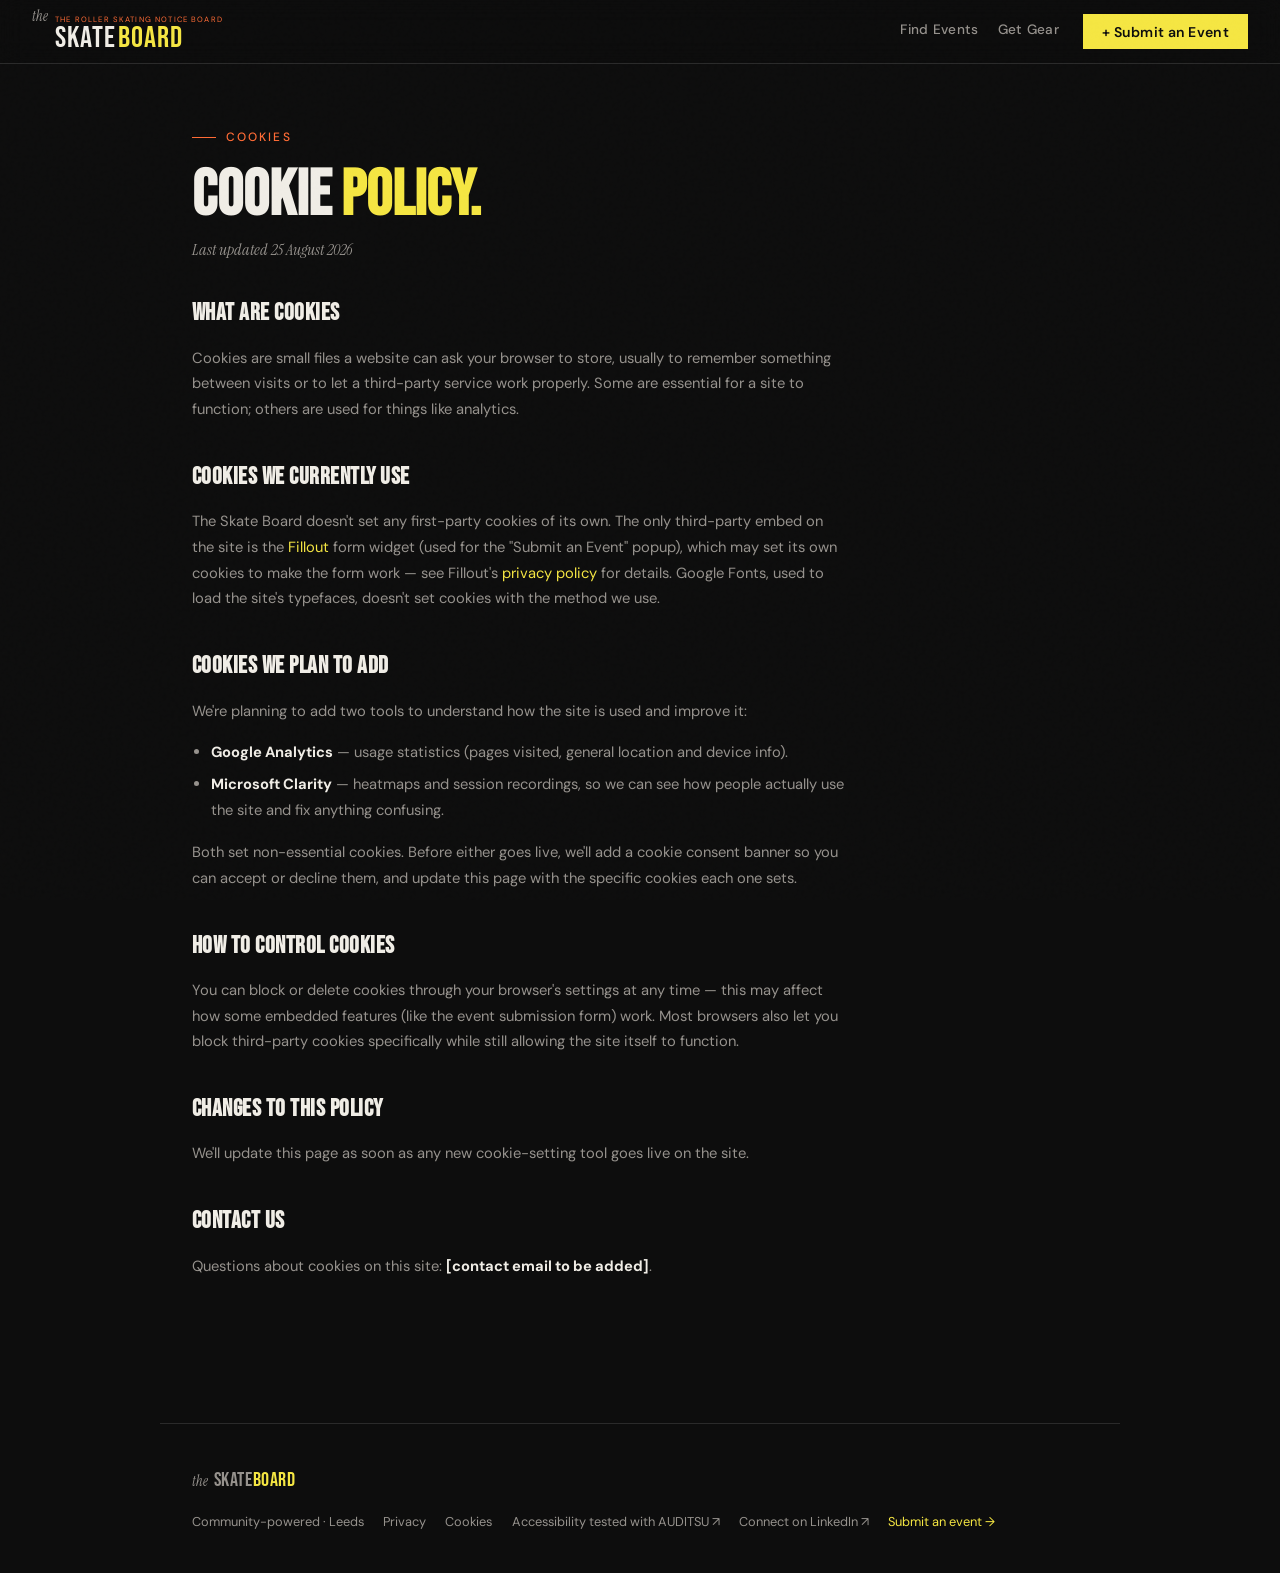
==== cookies.html @ acb109e4 "Add privacy policy and cookie policy pages Two self-hosted static pages, linked from the footer on e" ====
<!DOCTYPE html>
<html lang="en">
<head>
  <meta charset="UTF-8">
  <meta name="viewport" content="width=device-width, initial-scale=1.0">
  <title>Cookie Policy — The Skate Board</title>
  <meta name="description" content="What cookies The Skate Board uses today, and what's planned as analytics and heatmap tracking are added.">
  <link rel="canonical" href="https://theskateboard.co.uk/cookies.html">

  <link rel="icon" href="favicon.svg" type="image/svg+xml">

  <meta property="og:type" content="website">
  <meta property="og:site_name" content="The Skate Board">
  <meta property="og:title" content="Cookie Policy — The Skate Board">
  <meta property="og:description" content="What cookies The Skate Board uses today, and what's planned.">
  <meta property="og:url" content="https://theskateboard.co.uk/cookies.html">
  <meta property="og:image" content="https://theskateboard.co.uk/og-image.png">
  <meta property="og:image:width" content="1200">
  <meta property="og:image:height" content="630">

  <meta name="robots" content="noindex, follow">

  <link href="https://fonts.googleapis.com/css2?family=Bebas+Neue&family=DM+Sans:ital,wght@0,300;0,400;0,500;1,300&family=Instrument+Serif:ital@0;1&display=swap" rel="stylesheet">
  <link rel="stylesheet" href="styles.css">
  <script src="https://server.fillout.com/embed/v1/"></script>
</head>
<body>

<div id="top" tabindex="-1" aria-label="Top of page"></div>
<header>
  <a href="index.html" class="logo">
    <span class="logo-the">the</span>
    <div class="logo-wrap">
      <span class="logo-notice">the roller skating notice board</span>
      <div style="display:flex;align-items:baseline;">
        <span class="logo-skate">Skate</span>
        <span class="logo-dot"> </span>
        <span class="logo-board">Board</span>
      </div>
    </div>
  </a>
  <div class="header-right">
    <!-- Hidden Fillout popup trigger — script needs this in the DOM -->
    <div
      id="fillout-popup"
      data-fillout-id="wkoEmzfZQ4us"
      data-fillout-embed-type="popup"
      data-fillout-button-text="open"
      data-fillout-dynamic-resize
      data-fillout-button-color="#f5e642"
      data-fillout-button-size="medium"
      data-fillout-inherit-parameters
      data-fillout-popup-size="medium"
      style="position:absolute;opacity:0;pointer-events:none;width:0;height:0;overflow:hidden;">
    </div>
    <nav class="site-nav">
      <a href="index.html" class="nav-link">Find Events</a>
      <a href="gear.html" class="nav-link">Get Gear</a>
    </nav>
    <!-- Visible CTA — calls openFillout() -->
    <button class="submit-cta" onclick="openFillout()">+ Submit an Event</button>
  </div>
</header>

<div class="page-body">
  <aside class="sidebar sidebar-left"></aside>
  <div class="main-col">

<section class="legal-hero">
  <p class="hero-eyebrow">COOKIES</p>
  <h1 class="legal-title">Cookie <em>Policy.</em></h1>
  <p class="legal-updated">Last updated 25 August 2026</p>
</section>

<section class="legal-content">
  <h2>What are cookies</h2>
  <p>Cookies are small files a website can ask your browser to store, usually to remember something between visits or to let a third-party service work properly. Some are essential for a site to function; others are used for things like analytics.</p>

  <h2>Cookies we currently use</h2>
  <p>The Skate Board doesn't set any first-party cookies of its own. The only third-party embed on the site is the <a href="https://www.fillout.com/" target="_blank" rel="noopener">Fillout</a> form widget (used for the "Submit an Event" popup), which may set its own cookies to make the form work — see Fillout's <a href="https://www.fillout.com/privacy" target="_blank" rel="noopener">privacy policy</a> for details. Google Fonts, used to load the site's typefaces, doesn't set cookies with the method we use.</p>

  <h2>Cookies we plan to add</h2>
  <p>We're planning to add two tools to understand how the site is used and improve it:</p>
  <ul>
    <li><strong>Google Analytics</strong> — usage statistics (pages visited, general location and device info).</li>
    <li><strong>Microsoft Clarity</strong> — heatmaps and session recordings, so we can see how people actually use the site and fix anything confusing.</li>
  </ul>
  <p>Both set non-essential cookies. Before either goes live, we'll add a cookie consent banner so you can accept or decline them, and update this page with the specific cookies each one sets.</p>

  <h2>How to control cookies</h2>
  <p>You can block or delete cookies through your browser's settings at any time — this may affect how some embedded features (like the event submission form) work. Most browsers also let you block third-party cookies specifically while still allowing the site itself to function.</p>

  <h2>Changes to this policy</h2>
  <p>We'll update this page as soon as any new cookie-setting tool goes live on the site.</p>

  <h2>Contact us</h2>
  <p>Questions about cookies on this site: <strong>[contact email to be added]</strong>.</p>
</section>

<footer>
  <a href="index.html" class="footer-logo">
    <span class="footer-the">the</span>
    <span class="footer-skate">Skate</span>
    <span class="footer-board">Board</span>
  </a>
  <div class="footer-right">
    <span>Community-powered · Leeds</span>
    <a href="privacy.html" class="footer-link">Privacy</a>
    <a href="cookies.html" class="footer-link">Cookies</a>
    <a href="https://auditsu.com/" target="_blank" rel="noopener" class="footer-link">Accessibility tested with AUDITSU ↗</a>
    <a href="https://www.linkedin.com/in/sharahc/" target="_blank" rel="noopener" class="footer-link">Connect on LinkedIn ↗</a>
    <span class="fillout-trigger" onclick="openFillout()">Submit an event →</span>
  </div>
</footer>

  </div><!-- /.main-col -->
  <aside class="sidebar sidebar-right"></aside>
</div><!-- /.page-body -->

<a href="#top" id="scroll-top-btn" class="scroll-top-btn" aria-label="Scroll to top">↑</a>

<script src="legal.js"></script>
</body>
</html>
---- styles.css ----
:root {
  --bg: #0d0d0d;
  --surface: #161616;
  --card: #1c1c1c;
  --border: #2a2a2a;
  --accent: #f5e642;
  --accent2: #ff6b35;
  --accent3: #b8f5e6;
  --text: #f0ede6;
  --muted: #96928d; /* was #7a7672 — failed WCAG AA 4.5:1 against every bg it's used on (measured 3.44–4.31:1 via AUDITSU/axe scan, 2026-08-04). This passes 5.0:1+ everywhere while keeping the same warm grey tint. */
  --tag-bg: #242424;
  --board-skate: #f0ede6;
  --board-board: #f5e642;
}

*, *::before, *::after { box-sizing: border-box; margin: 0; padding: 0; }

body {
  background: var(--bg);
  color: var(--text);
  font-family: 'DM Sans', sans-serif;
  font-size: 15px;
  line-height: 1.6;
  min-height: 100vh;
  overflow-x: hidden;
}

body::before {
  content: '';
  position: fixed;
  inset: 0;
  background-image: url("data:image/svg+xml,%3Csvg viewBox='0 0 256 256' xmlns='http://www.w3.org/2000/svg'%3E%3Cfilter id='noise'%3E%3CfeTurbulence type='fractalNoise' baseFrequency='0.9' numOctaves='4' stitchTiles='stitch'/%3E%3C/filter%3E%3Crect width='100%25' height='100%25' filter='url(%23noise)' opacity='0.04'/%3E%3C/svg%3E");
  pointer-events: none;
  z-index: 9999;
  opacity: 0.4;
}

/* ── Page layout ── */
.page-body {
  display: grid;
  grid-template-columns: minmax(0, 160px) 1fr minmax(0, 160px);
}

.main-col {
  min-width: 0; /* prevent grid blowout */
}

.sidebar {
  padding-top: 2rem;
}

@media (max-width: 1080px) {
  .page-body {
    grid-template-columns: 1fr;
  }
  .sidebar {
    display: none;
  }
}

/* ── Header ── */
/* backdrop-filter lives on a ::before layer, not on header itself — header
   is position:sticky, and backdrop-filter forces its own GPU compositing
   layer, which breaks sticky positioning entirely on some Android/Chrome
   GPU+driver combos. Splitting them onto separate boxes is the standard
   workaround. */
header {
  padding: 0 2rem;
  border-bottom: 1px solid var(--border);
  display: flex;
  align-items: center;
  justify-content: space-between;
  height: 64px;
  position: sticky;
  top: 0;
  z-index: 100;
}

header::before {
  content: '';
  position: absolute;
  inset: 0;
  background: rgba(13,13,13,0.92);
  backdrop-filter: blur(12px);
  -webkit-backdrop-filter: blur(12px);
  z-index: -1;
}

/* Logo: "The SKATE BOARD" — SKATE in white, BOARD in yellow
   to visually split the double meaning */
.logo {
  display: flex;
  align-items: baseline;
  gap: 0;
  text-decoration: none;
  line-height: 1;
}

.logo-the {
  font-family: 'Instrument Serif', serif;
  font-style: italic;
  font-size: 0.9rem;
  color: var(--muted);
  margin-right: 0.45rem;
  position: relative;
  top: -1px;
}

.logo-skate {
  font-family: 'Bebas Neue', sans-serif;
  font-size: 1.9rem;
  color: var(--board-skate);
  letter-spacing: 0.03em;
}

/* Small interpunct / dot between words as a visual nod to the separator */
.logo-dot {
  font-family: 'Bebas Neue', sans-serif;
  font-size: 1.9rem;
  color: var(--muted);
  margin: 0 0.08rem;
  opacity: 0.4;
}

.logo-board {
  font-family: 'Bebas Neue', sans-serif;
  font-size: 1.9rem;
  color: var(--board-board);
  letter-spacing: 0.03em;
}

/* "the roller skating notice board" label sitting above SKATE BOARD */
.logo-wrap {
  display: flex;
  flex-direction: column;
  align-items: stretch;
}

.logo-notice {
  font-size: 0.48rem;
  letter-spacing: 0.15em;
  text-transform: uppercase;
  color: var(--accent2);
  line-height: 1;
  margin-bottom: -1px;
  width: 100%;
  display: flex;
  justify-content: space-between;
}

@media (max-width: 480px) {
  .logo-notice { display: none; }
}

.header-right {
  display: flex;
  align-items: center;
  gap: 1.5rem;
}

@media (max-width: 520px) {
  header {
    flex-wrap: wrap;
    height: auto;
    padding: 0.75rem 1.25rem;
    row-gap: 0.6rem;
  }

  .header-right {
    width: 100%;
    justify-content: space-between;
  }
}

.site-nav {
  display: flex;
  align-items: center;
  gap: 1.2rem;
}

.nav-link {
  color: var(--muted);
  text-decoration: none;
  font-size: 0.85rem;
  font-weight: 500;
  letter-spacing: 0.02em;
  padding-bottom: 2px;
  border-bottom: 2px solid transparent;
  transition: color 0.15s, border-color 0.15s;
}

.nav-link:hover { color: var(--text); }

.nav-link.active {
  color: var(--text);
  border-bottom-color: var(--accent2);
}

@media (max-width: 700px) {
  .site-nav { gap: 0.85rem; }
  .nav-link { font-size: 0.78rem; }
}

/* Submit event — primary header CTA */
@keyframes submit-cta-wobble {
  0%, 85%, 100% { transform: rotate(0deg); }
  88% { transform: rotate(-4deg); }
  91% { transform: rotate(4deg); }
  94% { transform: rotate(-2deg); }
  97% { transform: rotate(2deg); }
}

.submit-cta {
  background: var(--accent);
  color: #0d0d0d;
  border: none;
  padding: 0.55rem 1.2rem;
  font-family: 'DM Sans', sans-serif;
  font-size: 0.88rem;
  font-weight: 600;
  cursor: pointer;
  letter-spacing: 0.02em;
  transition: background 0.15s, transform 0.15s;
  white-space: nowrap;
  transform-origin: center;
  animation: submit-cta-wobble 4s ease-in-out infinite;
}

.submit-cta:hover {
  background: #ffe800;
  transform: translateY(-1px);
  animation-play-state: paused;
}

@media (prefers-reduced-motion: reduce) {
  .submit-cta { animation: none; }
}

@media (max-width: 600px) {
  .submit-cta {
    padding: 0.4rem 0.75rem;
    font-size: 0.78rem;
  }
}

/* ── Hero ── */
.hero {
  padding: 5rem 2rem 4rem;
  max-width: 900px;
  position: relative;
  overflow-x: hidden;
}

.hero-eyebrow {
  font-size: 0.75rem;
  font-weight: 500;
  letter-spacing: 0.18em;
  text-transform: uppercase;
  color: var(--accent2);
  margin-bottom: 1.2rem;
  display: flex;
  align-items: center;
  gap: 0.6rem;
}

.hero-eyebrow::before {
  content: '';
  width: 24px;
  height: 1px;
  background: var(--accent2);
  display: inline-block;
}

.hero h1 {
  font-family: 'Bebas Neue', sans-serif;
  font-size: clamp(4rem, 12vw, 9rem);
  line-height: 0.9;
  letter-spacing: 0.02em;
  color: var(--text);
  margin-bottom: 1.8rem;
}

.hero h1 em {
  font-style: normal;
  color: var(--accent);
}

.hero-sub {
  font-family: 'Instrument Serif', serif;
  font-style: italic;
  font-size: 1.2rem;
  color: var(--muted);
  max-width: 480px;
  line-height: 1.7;
}

@media (min-width: 850px) {
  .hero-sub {
    max-width: 700px;
  }
}

.hero-wheel {
  position: absolute;
  right: 2rem;
  top: 3rem;
  font-size: 7rem;
  opacity: 0.07;
  pointer-events: none;
  animation: spin 20s linear infinite;
}

@media (min-width: 1080px) {
  .hero-wheel {
    right: 1rem;
    top: 1rem;
    font-size: 13rem;
  }
}

@keyframes spin {
  from { transform: rotate(-15deg); }
  to   { transform: rotate(345deg); }
}

/* ── Stats bar ── */
.stats-bar {
  border-top: 1px solid var(--border);
  border-bottom: 1px solid var(--border);
  padding: 1rem 2rem;
  display: flex;
  align-items: center;
  flex-wrap: wrap;
  gap: 2.5rem;
  font-size: 0.8rem;
  color: var(--muted);
  letter-spacing: 0.05em;
}

.subscribe-link {
  margin-left: auto;
  color: var(--accent);
  text-decoration: none;
  font-weight: 500;
  white-space: nowrap;
  letter-spacing: 0.02em;
}

.subscribe-link:hover { text-decoration: underline; }

.stat strong {
  color: var(--text);
  font-size: 1.1rem;
  font-weight: 500;
  display: block;
  letter-spacing: 0;
}

/* ── Filters ── */
.filters-wrap {
  padding: 1.5rem 2rem;
  border-bottom: 1px solid var(--border);
  display: flex;
  flex-wrap: wrap;
  gap: 0.6rem;
  align-items: center;
}

.filter-label {
  font-size: 0.72rem;
  letter-spacing: 0.12em;
  text-transform: uppercase;
  color: var(--muted);
  margin-right: 0.5rem;
}

.filter-btn {
  background: var(--tag-bg);
  border: 1px solid var(--border);
  color: var(--muted);
  padding: 0.35rem 0.85rem;
  font-family: 'DM Sans', sans-serif;
  font-size: 0.8rem;
  cursor: pointer;
  transition: all 0.15s;
  border-radius: 2px;
}

.filter-btn:hover, .filter-btn.active {
  border-color: var(--accent);
  color: var(--accent);
  background: rgba(245,230,66,0.06);
}

.filter-btn.active { font-weight: 500; }

/* ── Month filter ── */
.filters-month-wrap {
  padding: 1rem 2rem;
  border-bottom: 1px solid var(--border);
  display: flex;
  align-items: center;
  gap: 0.6rem;
}

.month-select {
  background: var(--tag-bg);
  border: 1px solid var(--border);
  color: var(--muted);
  padding: 0.35rem 2rem 0.35rem 0.85rem;
  font-family: 'DM Sans', sans-serif;
  font-size: 0.8rem;
  cursor: pointer;
  border-radius: 2px;
  appearance: none;
  -webkit-appearance: none;
  background-image: url("data:image/svg+xml,%3Csvg xmlns='http://www.w3.org/2000/svg' width='10' height='6' viewBox='0 0 10 6'%3E%3Cpath d='M0 0l5 6 5-6z' fill='%237a7672'/%3E%3C/svg%3E");
  background-repeat: no-repeat;
  background-position: right 0.7rem center;
  transition: all 0.15s;
}

.month-select:hover {
  border-color: var(--accent);
  color: var(--accent);
  background-color: rgba(245,230,66,0.06);
}

.month-select.active {
  border-color: var(--accent);
  color: var(--accent);
  font-weight: 500;
  background-image: url("data:image/svg+xml,%3Csvg xmlns='http://www.w3.org/2000/svg' width='10' height='6' viewBox='0 0 10 6'%3E%3Cpath d='M0 0l5 6 5-6z' fill='%23f5e642'/%3E%3C/svg%3E");
  background-color: rgba(245,230,66,0.06);
}

/* ── Events grid ── */
.events-section { padding: 2rem; }

.events-grid {
  display: grid;
  grid-template-columns: repeat(3, 1fr);
  gap: 1px;
  background: var(--border);
  border: 1px solid var(--border);
}

@media (max-width: 900px) {
  .events-grid { grid-template-columns: repeat(2, 1fr); }
}

@media (max-width: 560px) {
  .events-grid { grid-template-columns: 1fr; }
}

.event-card {
  background: var(--card);
  padding: 1.5rem;
  display: flex;
  flex-direction: column;
  gap: 0.8rem;
  transition: background 0.2s;
  position: relative;
  overflow: hidden;
  animation: fadeUp 0.4s ease both;
}

.event-card::before {
  content: '';
  position: absolute;
  left: 0; top: 0; bottom: 0;
  width: 3px;
  background: transparent;
  transition: background 0.2s;
}

.event-card:hover { background: #202020; }
.event-card:hover::before { background: var(--accent); }

@keyframes fadeUp {
  from { opacity: 0; transform: translateY(12px); }
  to   { opacity: 1; transform: translateY(0); }
}

.card-top {
  display: flex;
  align-items: flex-start;
  justify-content: space-between;
  gap: 1rem;
}

.event-date {
  display: flex;
  flex-direction: column;
  align-items: center;
  background: var(--tag-bg);
  padding: 0.4rem 0.7rem;
  min-width: 52px;
  text-align: center;
  flex-shrink: 0;
}

.date-day {
  font-family: 'Bebas Neue', sans-serif;
  font-size: 1.9rem;
  line-height: 1;
  color: var(--accent);
}

.date-month {
  font-size: 0.65rem;
  letter-spacing: 0.12em;
  text-transform: uppercase;
  color: var(--muted);
  margin-top: 0.1rem;
}

.event-tags {
  display: flex;
  flex-wrap: wrap;
  gap: 0.35rem;
  justify-content: flex-end;
}

.tag {
  font-size: 0.65rem;
  letter-spacing: 0.1em;
  text-transform: uppercase;
  padding: 0.2rem 0.55rem;
  border-radius: 1px;
  font-weight: 500;
}

.tag-disco   { background: rgba(255,107,53,0.15);  color: var(--accent2); }
.tag-lesson  { background: rgba(184,245,230,0.12); color: var(--accent3); }
.tag-outdoor { background: rgba(245,230,66,0.12);  color: var(--accent); }
.tag-derby   { background: rgba(200,120,255,0.15); color: #d4a0ff; }
.tag-social  { background: rgba(100,200,255,0.12); color: #90d8f8; }
.tag-family  { background: rgba(255,200,100,0.15); color: #ffc864; }
.tag-free     { background: rgba(100,255,150,0.12); color: #6fdf9e; }
.tag-taster   { background: rgba(255,180,255,0.12); color: #f0aaff; }
.tag-indoor   { background: rgba(100,180,255,0.12); color: #80b8ff; }
.tag-workshop { background: rgba(255,220,100,0.12); color: #ffd466; }
.tag-skillshare  { background: rgba(128, 164, 133, 0.12); color: #3ef82a; }


.event-name {
  font-family: 'Instrument Serif', serif;
  font-size: 1.25rem;
  line-height: 1.3;
  color: var(--text);
}

.event-meta {
  display: flex;
  flex-direction: column;
  gap: 0.3rem;
  font-size: 0.8rem;
  color: var(--muted);
}

.meta-row { display: flex; align-items: center; gap: 0.45rem; }
.meta-icon { opacity: 0.6; font-size: 0.85rem; }

.event-desc {
  font-size: 0.83rem;
  color: var(--muted);
  line-height: 1.6;
  flex-grow: 1;
}

.card-footer {
  display: flex;
  align-items: center;
  justify-content: space-between;
  margin-top: 0.4rem;
  padding-top: 0.8rem;
  border-top: 1px solid var(--border);
}

.event-price { font-size: 0.85rem; font-weight: 500; color: var(--text); }

.event-link {
  font-size: 0.78rem;
  color: var(--accent);
  text-decoration: none;
  letter-spacing: 0.05em;
  font-weight: 500;
  display: flex;
  align-items: center;
  gap: 0.3rem;
  transition: gap 0.15s;
}

.event-link:hover { gap: 0.55rem; }

/* ── Gear grid ── */
.gear-section { padding: 1rem 2rem 2rem; }

.gear-grid {
  display: grid;
  grid-template-columns: repeat(3, 1fr);
  gap: 1px;
  background: var(--border);
  border: 1px solid var(--border);
}

@media (max-width: 900px) { .gear-grid { grid-template-columns: repeat(2, 1fr); } }
@media (max-width: 560px) { .gear-grid { grid-template-columns: 1fr; } }

.gear-card {
  background: var(--card);
  display: flex;
  flex-direction: column;
  text-decoration: none;
  color: inherit;
  transition: background 0.2s;
  animation: fadeUp 0.4s ease both;
}

.gear-card:hover { background: #202020; }

.gear-photo {
  aspect-ratio: 4 / 3;
  background: #f4f2ee;
  display: flex;
  align-items: center;
  justify-content: center;
  border-bottom: 1px solid var(--border);
  position: relative;
  overflow: hidden;
}

.gear-photo img {
  width: 100%;
  height: 100%;
  object-fit: contain;
  padding: 1.1rem;
}

.gear-cat {
  position: absolute;
  top: 0.6rem;
  left: 0.6rem;
  font-size: 0.62rem;
  letter-spacing: 0.1em;
  text-transform: uppercase;
  padding: 0.2rem 0.5rem;
  border-radius: 1px;
  background: rgba(245,230,66,0.85);
  color: #0d0d0d;
  font-weight: 600;
}

.gear-body {
  padding: 1.1rem 1.3rem 1.3rem;
  display: flex;
  flex-direction: column;
  gap: 0.6rem;
  flex-grow: 1;
}

.gear-name {
  font-family: 'Instrument Serif', serif;
  font-size: 1.15rem;
  line-height: 1.3;
  color: var(--text);
}

.gear-desc {
  font-size: 0.82rem;
  color: var(--muted);
  line-height: 1.6;
  flex-grow: 1;
}

.gear-footer {
  display: flex;
  align-items: center;
  justify-content: flex-end;
  margin-top: 0.3rem;
  padding-top: 0.75rem;
  border-top: 1px solid var(--border);
}

.gear-link {
  font-size: 0.78rem;
  color: var(--accent);
  font-weight: 500;
  letter-spacing: 0.03em;
}

.gear-disclosure {
  margin: 0 2rem 3rem;
  font-size: 0.72rem;
  color: var(--muted);
  opacity: 0.75;
  max-width: 640px;
}

/* ── No results ── */
.no-results {
  display: none;
  text-align: center;
  padding: 4rem 2rem;
  color: var(--muted);
}
.no-results.visible { display: block; }

/* ── Pagination ── */
.pagination-status {
  text-align: center;
  color: var(--muted);
  font-size: 0.8rem;
  margin-top: 1.5rem;
}

.pagination {
  display: flex;
  align-items: center;
  justify-content: center;
  gap: 0.5rem;
  flex-wrap: wrap;
  margin-top: 1rem;
}

.page-btn {
  background: var(--tag-bg);
  border: 1px solid var(--border);
  color: var(--muted);
  padding: 0.35rem 0.75rem;
  font-family: 'DM Sans', sans-serif;
  font-size: 0.8rem;
  cursor: pointer;
  transition: all 0.15s;
  border-radius: 2px;
}

.page-btn:hover:not(:disabled) {
  border-color: var(--accent);
  color: var(--accent);
  background: rgba(245,230,66,0.06);
}

.page-btn:disabled {
  opacity: 0.4;
  cursor: not-allowed;
}

.page-numbers {
  display: flex;
  gap: 0.35rem;
  flex-wrap: wrap;
}

.page-number {
  min-width: 2rem;
  text-align: center;
  padding: 0.35rem 0.5rem;
}

.page-number.active {
  border-color: var(--accent);
  color: var(--accent);
  font-weight: 500;
  background: rgba(245,230,66,0.06);
}

/* ── FAQ ── */
.faq-section {
  padding: 1rem 2rem 3rem;
  max-width: 820px;
}

.faq-heading {
  font-family: 'Bebas Neue', sans-serif;
  font-size: clamp(2.2rem, 5vw, 3.2rem);
  line-height: 0.95;
  color: var(--text);
  margin-bottom: 0.6rem;
}

.faq-heading em {
  font-style: normal;
  color: var(--accent);
}

.faq-intro {
  font-family: 'Instrument Serif', serif;
  font-style: italic;
  font-size: 1.05rem;
  color: var(--muted);
  max-width: 520px;
  margin-bottom: 2rem;
}

.faq-list {
  border-top: 1px solid var(--border);
}

.faq-item {
  border-bottom: 1px solid var(--border);
}

.faq-item summary {
  padding: 1.1rem 0;
  cursor: pointer;
  font-family: 'Instrument Serif', serif;
  font-size: 1.1rem;
  color: var(--text);
  list-style: none;
  display: flex;
  justify-content: space-between;
  align-items: center;
  gap: 1.5rem;
  transition: color 0.15s;
}

.faq-item summary::-webkit-details-marker { display: none; }

.faq-item summary:hover { color: var(--accent); }

.faq-item summary::after {
  content: '+';
  font-family: 'DM Sans', sans-serif;
  font-weight: 300;
  font-size: 1.5rem;
  color: var(--accent);
  flex-shrink: 0;
  line-height: 1;
  transition: transform 0.2s;
}

.faq-item[open] summary::after { transform: rotate(45deg); }

.faq-item p {
  padding: 0 2.5rem 1.3rem 0;
  color: var(--muted);
  font-size: 0.88rem;
  line-height: 1.7;
  max-width: 640px;
}

.faq-item p a { color: var(--accent); text-decoration: none; }
.faq-item p a:hover { text-decoration: underline; }

/* ── Support strip ── */
.support-strip {
  margin: 0 2rem;
  border: 1px dashed #2e2e2e;
  padding: 1.4rem 2rem;
  display: flex;
  align-items: center;
  justify-content: space-between;
  gap: 1.5rem;
  flex-wrap: wrap;
  background: rgba(255,221,0,0.025);
}

.support-text {
  font-family: 'Instrument Serif', serif;
  font-style: italic;
  font-size: 1rem;
  color: var(--muted);
  line-height: 1.5;
}

.support-text strong {
  color: var(--text);
  font-style: normal;
  font-family: 'DM Sans', sans-serif;
  font-size: 0.85rem;
  font-weight: 500;
  display: block;
  margin-bottom: 0.2rem;
}

.bmc-btn {
  display: inline-flex;
  align-items: center;
  gap: 0.4rem;
  background: #FFDD00;
  color: #000;
  text-decoration: none;
  padding: 0.45rem 0.9rem;
  font-family: 'DM Sans', sans-serif;
  font-size: 0.78rem;
  font-weight: 600;
  white-space: nowrap;
  transition: all 0.15s;
  flex-shrink: 0;
}

.bmc-btn:hover {
  background: #ffe81a;
  transform: translateY(-1px);
}

.bmc-btn .bmc-cup { font-size: 0.9rem; }

/* ── Footer ── */
footer {
  border-top: 1px solid var(--border);
  padding: 2.5rem 2rem;
  display: flex;
  justify-content: space-between;
  align-items: center;
  flex-wrap: wrap;
  gap: 1rem;
  margin-top: 4rem;
}

.footer-logo {
  display: flex;
  align-items: baseline;
  gap: 0;
  text-decoration: none;
}

.footer-the {
  font-family: 'Instrument Serif', serif;
  font-style: italic;
  font-size: 0.85rem;
  color: var(--muted);
  margin-right: 0.35rem;
}

.footer-skate {
  font-family: 'Bebas Neue', sans-serif;
  font-size: 1.25rem;
  letter-spacing: 0.03em;
  color: var(--muted);
}

.footer-board {
  font-family: 'Bebas Neue', sans-serif;
  font-size: 1.25rem;
  letter-spacing: 0.03em;
  color: var(--accent);
}

.footer-right {
  font-size: 0.8rem;
  color: var(--muted);
  display: flex;
  align-items: center;
  gap: 1.2rem;
  flex-wrap: wrap;
}

.footer-link {
  color: var(--muted);
  text-decoration: none;
  transition: color 0.15s;
}
.footer-link:hover { color: var(--accent); }

.fillout-trigger {
  color: var(--accent);
  cursor: pointer;
  font-size: 0.8rem;
}

/* ── Scroll to top ── */
@media (prefers-reduced-motion: no-preference) {
  html { scroll-behavior: smooth; }
}

.scroll-top-btn {
  position: fixed;
  right: 1.5rem;
  bottom: 1.5rem;
  width: 42px;
  height: 42px;
  display: flex;
  align-items: center;
  justify-content: center;
  background: var(--accent);
  color: var(--bg);
  text-decoration: none;
  font-size: 1.1rem;
  border-radius: 2px;
  opacity: 0;
  pointer-events: none;
  transform: translateY(8px);
  transition: opacity 0.2s, transform 0.2s;
  z-index: 90;
}

.scroll-top-btn.visible {
  opacity: 1;
  pointer-events: auto;
  transform: translateY(0);
}

.scroll-top-btn:hover {
  background: #ffe800;
}

@media (max-width: 520px) {
  .scroll-top-btn {
    right: 1rem;
    bottom: 1rem;
  }
}

/* ── Legal pages (privacy, cookies) ── */
.legal-hero {
  padding: 4rem 2rem 2rem;
  max-width: 720px;
}

.legal-title {
  font-family: 'Bebas Neue', sans-serif;
  font-size: clamp(2.6rem, 6vw, 4rem);
  line-height: 0.95;
  color: var(--text);
  margin-bottom: 0.6rem;
}

.legal-title em {
  font-style: normal;
  color: var(--accent);
}

.legal-updated {
  font-family: 'Instrument Serif', serif;
  font-style: italic;
  font-size: 1rem;
  color: var(--muted);
}

.legal-content {
  padding: 0 2rem 4rem;
  max-width: 720px;
}

.legal-content h2 {
  font-family: 'Bebas Neue', sans-serif;
  font-size: 1.5rem;
  letter-spacing: 0.02em;
  color: var(--text);
  margin: 2.2rem 0 0.8rem;
}

.legal-content h2:first-child { margin-top: 0; }

.legal-content p {
  color: var(--muted);
  font-size: 0.92rem;
  line-height: 1.75;
  margin-bottom: 1rem;
}

.legal-content ul {
  color: var(--muted);
  font-size: 0.92rem;
  line-height: 1.75;
  margin: 0 0 1rem 1.2rem;
}

.legal-content li { margin-bottom: 0.4rem; }

.legal-content a { color: var(--accent); text-decoration: none; }
.legal-content a:hover { text-decoration: underline; }

.legal-content strong { color: var(--text); }
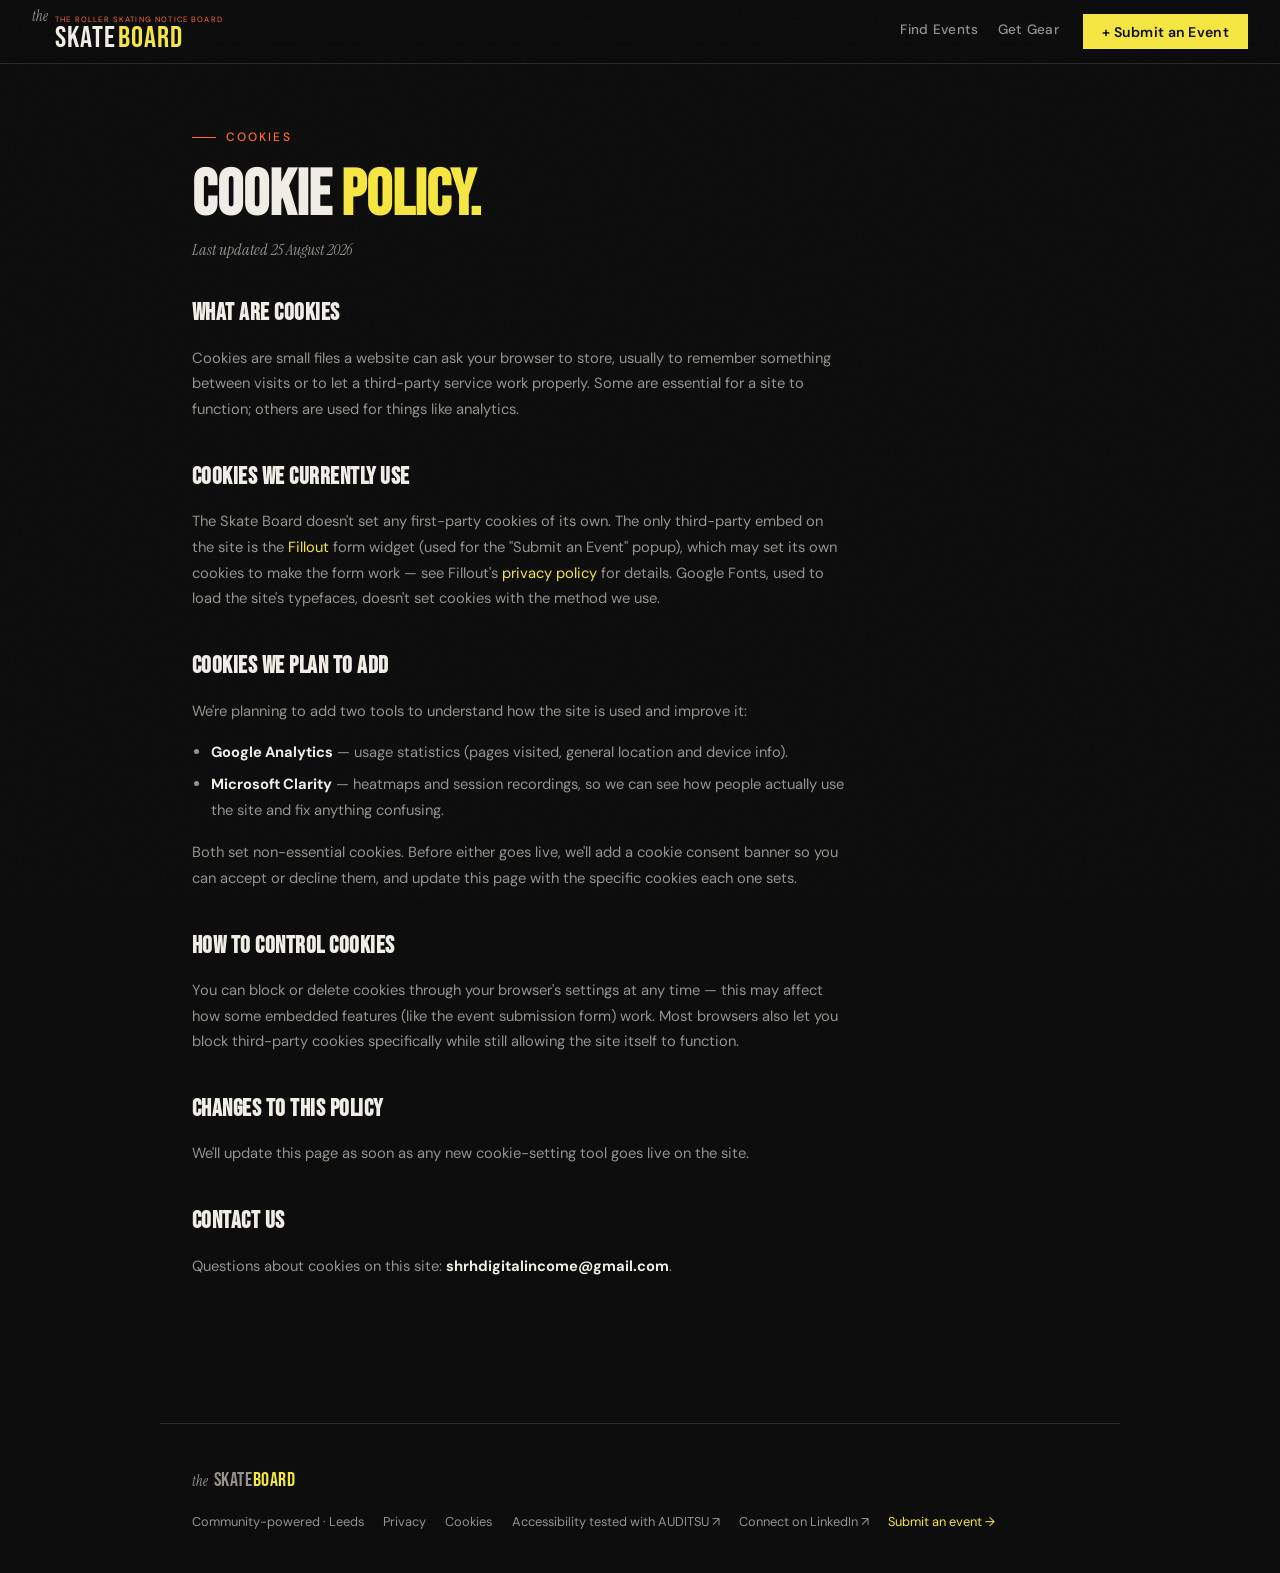
==== commit 984c4365: "Add contact email to privacy and cookie policies Replaces the placeholder with the contact address f" ====
--- a/cookies.html
+++ b/cookies.html
@@ -94,7 +94,7 @@
   <p>We'll update this page as soon as any new cookie-setting tool goes live on the site.</p>
 
   <h2>Contact us</h2>
-  <p>Questions about cookies on this site: <strong>[contact email to be added]</strong>.</p>
+  <p>Questions about cookies on this site: <a href="mailto:shrhdigitalincome@gmail.com"><strong>shrhdigitalincome@gmail.com</strong></a>.</p>
 </section>
 
 <footer>
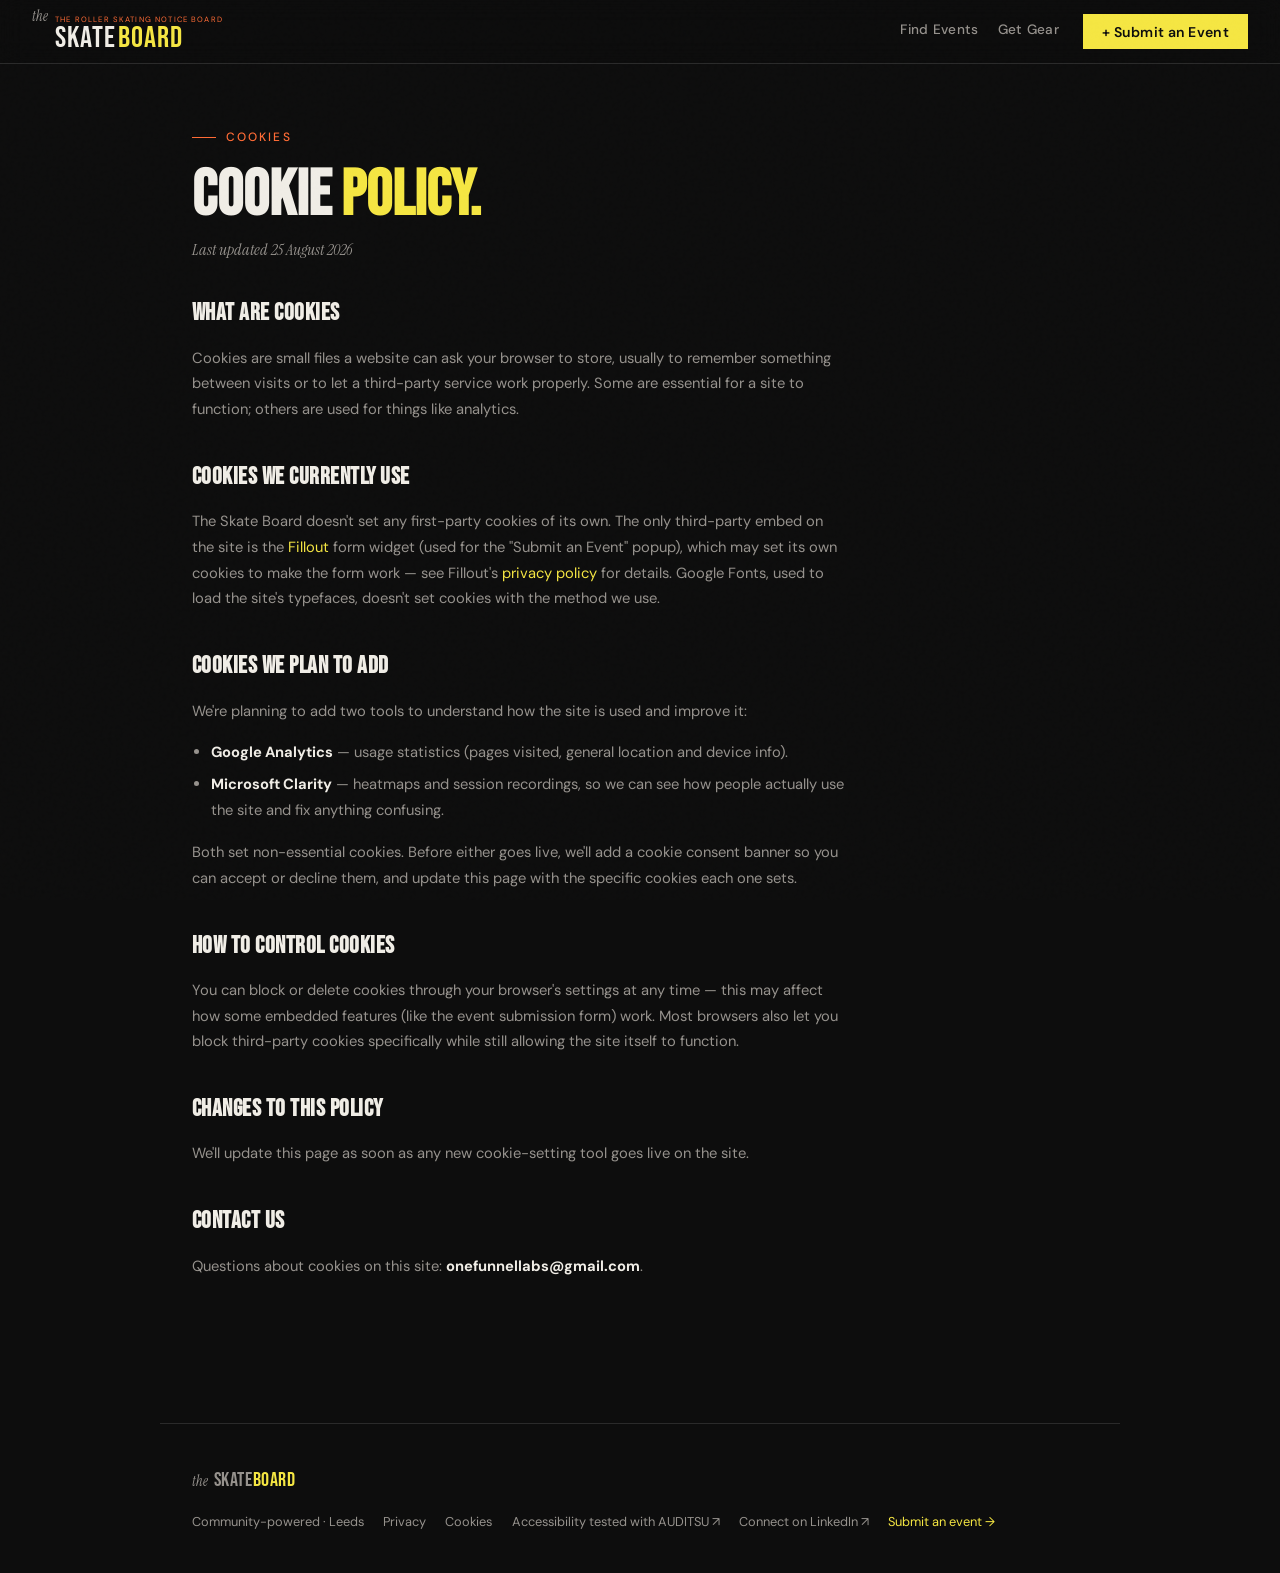
==== commit e22df256: "Updated one funnel lab email" ====
--- a/cookies.html
+++ b/cookies.html
@@ -94,7 +94,7 @@
   <p>We'll update this page as soon as any new cookie-setting tool goes live on the site.</p>
 
   <h2>Contact us</h2>
-  <p>Questions about cookies on this site: <a href="mailto:shrhdigitalincome@gmail.com"><strong>shrhdigitalincome@gmail.com</strong></a>.</p>
+  <p>Questions about cookies on this site: <a href="mailto:onefunnellabs@gmail.com"><strong>onefunnellabs@gmail.com</strong></a>.</p>
 </section>
 
 <footer>
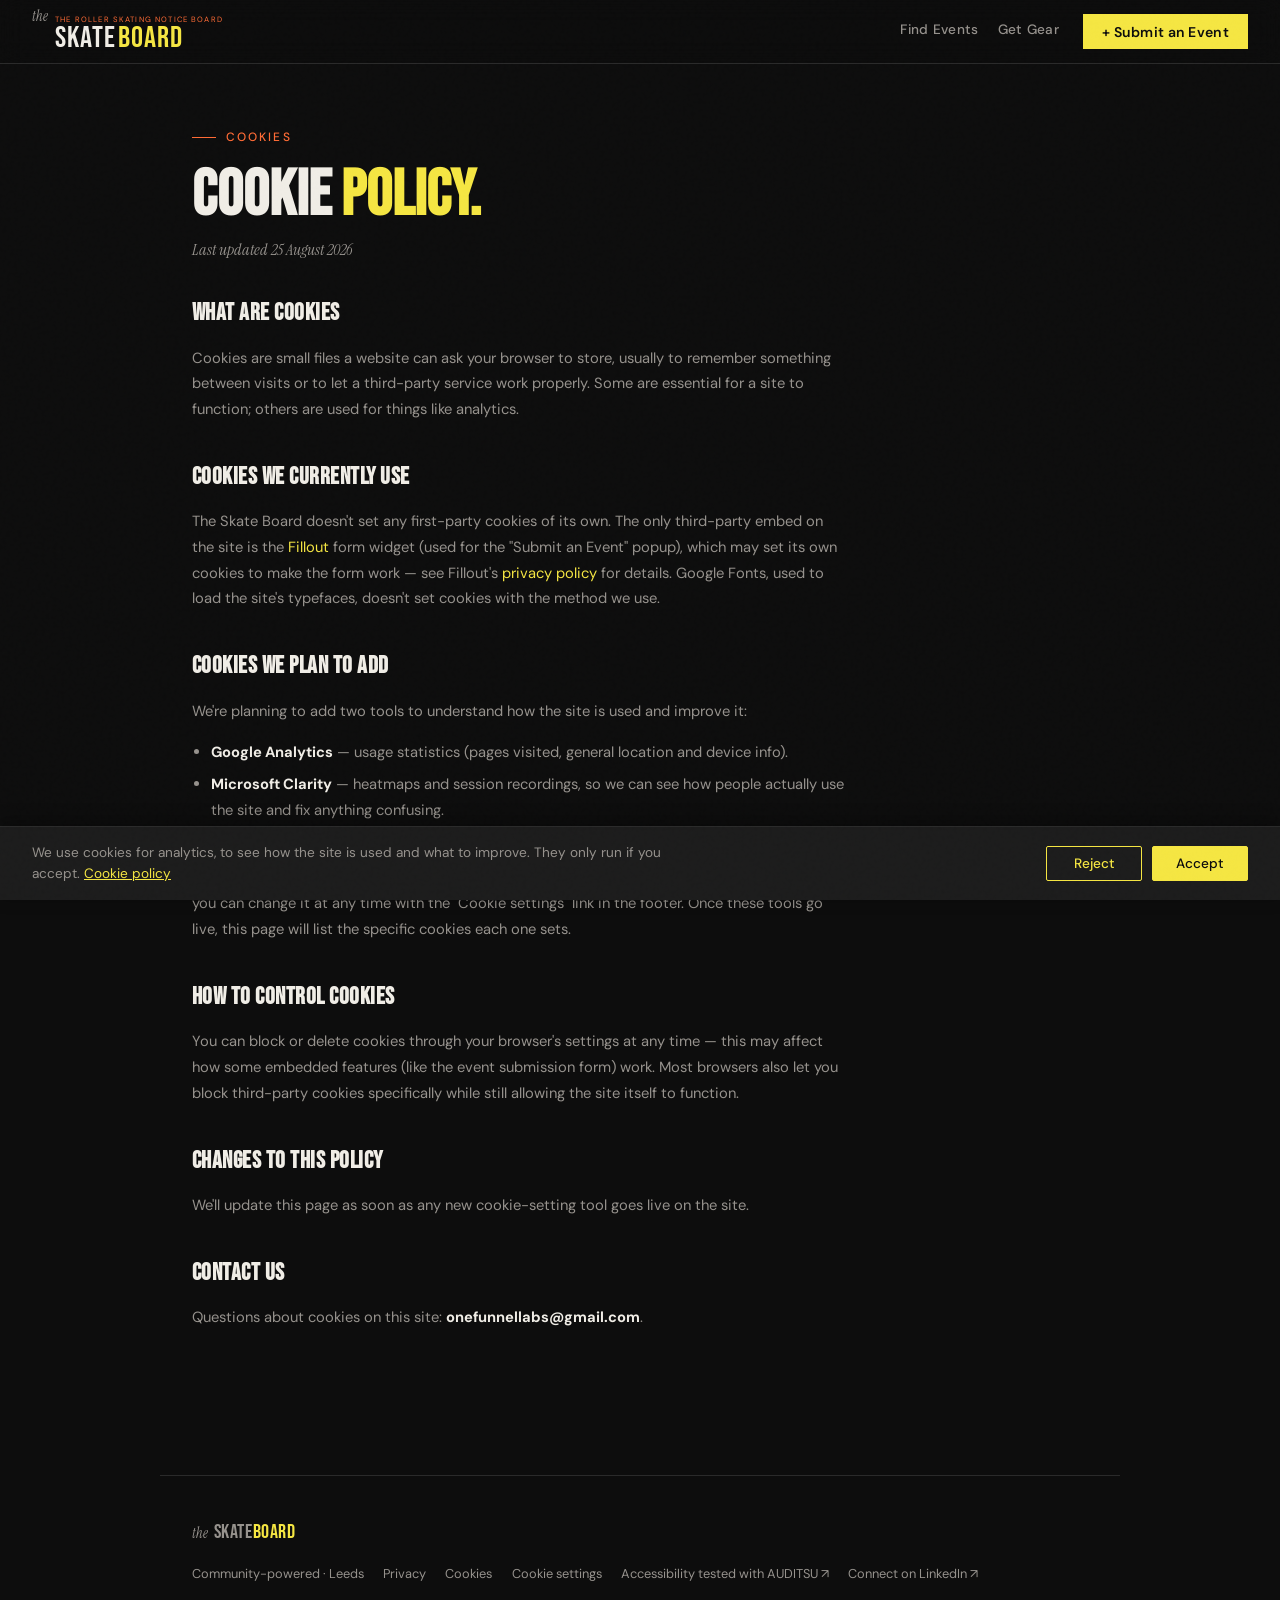
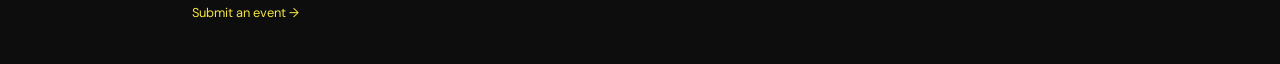
==== commit 83861a8d: "Add cookie consent banner, gating analytics behind Accept Shows a banner on first visit with equal A" ====
--- a/cookies.html
+++ b/cookies.html
@@ -85,7 +85,7 @@
     <li><strong>Google Analytics</strong> — usage statistics (pages visited, general location and device info).</li>
     <li><strong>Microsoft Clarity</strong> — heatmaps and session recordings, so we can see how people actually use the site and fix anything confusing.</li>
   </ul>
-  <p>Both set non-essential cookies. Before either goes live, we'll add a cookie consent banner so you can accept or decline them, and update this page with the specific cookies each one sets.</p>
+  <p>Both set non-essential cookies, so neither will run unless you accept. A consent banner is shown on your first visit. Your choice is stored in your browser's local storage so we don't ask again, and you can change it at any time with the "Cookie settings" link in the footer. Once these tools go live, this page will list the specific cookies each one sets.</p>
 
   <h2>How to control cookies</h2>
   <p>You can block or delete cookies through your browser's settings at any time — this may affect how some embedded features (like the event submission form) work. Most browsers also let you block third-party cookies specifically while still allowing the site itself to function.</p>
@@ -107,6 +107,7 @@
     <span>Community-powered · Leeds</span>
     <a href="privacy.html" class="footer-link">Privacy</a>
     <a href="cookies.html" class="footer-link">Cookies</a>
+    <button type="button" class="footer-link footer-btn" onclick="openCookieSettings()">Cookie settings</button>
     <a href="https://auditsu.com/" target="_blank" rel="noopener" class="footer-link">Accessibility tested with AUDITSU ↗</a>
     <a href="https://www.linkedin.com/in/sharahc/" target="_blank" rel="noopener" class="footer-link">Connect on LinkedIn ↗</a>
     <span class="fillout-trigger" onclick="openFillout()">Submit an event →</span>
@@ -119,6 +120,7 @@
 
 <a href="#top" id="scroll-top-btn" class="scroll-top-btn" aria-label="Scroll to top">↑</a>
 
+<script src="consent.js"></script>
 <script src="legal.js"></script>
 </body>
 </html>
--- a/styles.css
+++ b/styles.css
@@ -1065,3 +1065,75 @@
 .legal-content a:hover { text-decoration: underline; }
 
 .legal-content strong { color: var(--text); }
+
+/* ── Cookie consent banner ── */
+.cookie-banner {
+  position: fixed;
+  left: 0;
+  right: 0;
+  bottom: 0;
+  z-index: 95;
+  background: var(--card);
+  border-top: 1px solid var(--border);
+  padding: 1rem 2rem;
+  display: flex;
+  align-items: center;
+  justify-content: space-between;
+  gap: 1.2rem;
+  flex-wrap: wrap;
+  box-shadow: 0 -4px 16px rgba(0,0,0,0.4);
+}
+
+.cookie-banner[hidden] { display: none; }
+
+.cookie-banner-text {
+  color: var(--muted);
+  font-size: 0.85rem;
+  line-height: 1.5;
+  max-width: 640px;
+}
+
+.cookie-banner-text a { color: var(--accent); }
+
+.cookie-banner-actions {
+  display: flex;
+  gap: 0.6rem;
+  flex-shrink: 0;
+}
+
+.cookie-btn {
+  font-family: 'DM Sans', sans-serif;
+  font-size: 0.85rem;
+  font-weight: 500;
+  padding: 0.5rem 1.1rem;
+  border-radius: 2px;
+  cursor: pointer;
+  border: 1px solid var(--accent);
+  min-width: 96px;
+}
+
+.cookie-btn-accept {
+  background: var(--accent);
+  color: var(--bg);
+}
+
+.cookie-btn-reject {
+  background: transparent;
+  color: var(--accent);
+}
+
+.cookie-btn:hover { opacity: 0.85; }
+
+.cookie-btn:focus-visible {
+  outline: 2px solid var(--accent2);
+  outline-offset: 2px;
+}
+
+/* Footer "Cookie settings" button: looks like the other footer links */
+.footer-btn {
+  background: none;
+  border: 0;
+  padding: 0;
+  font: inherit;
+  cursor: pointer;
+}
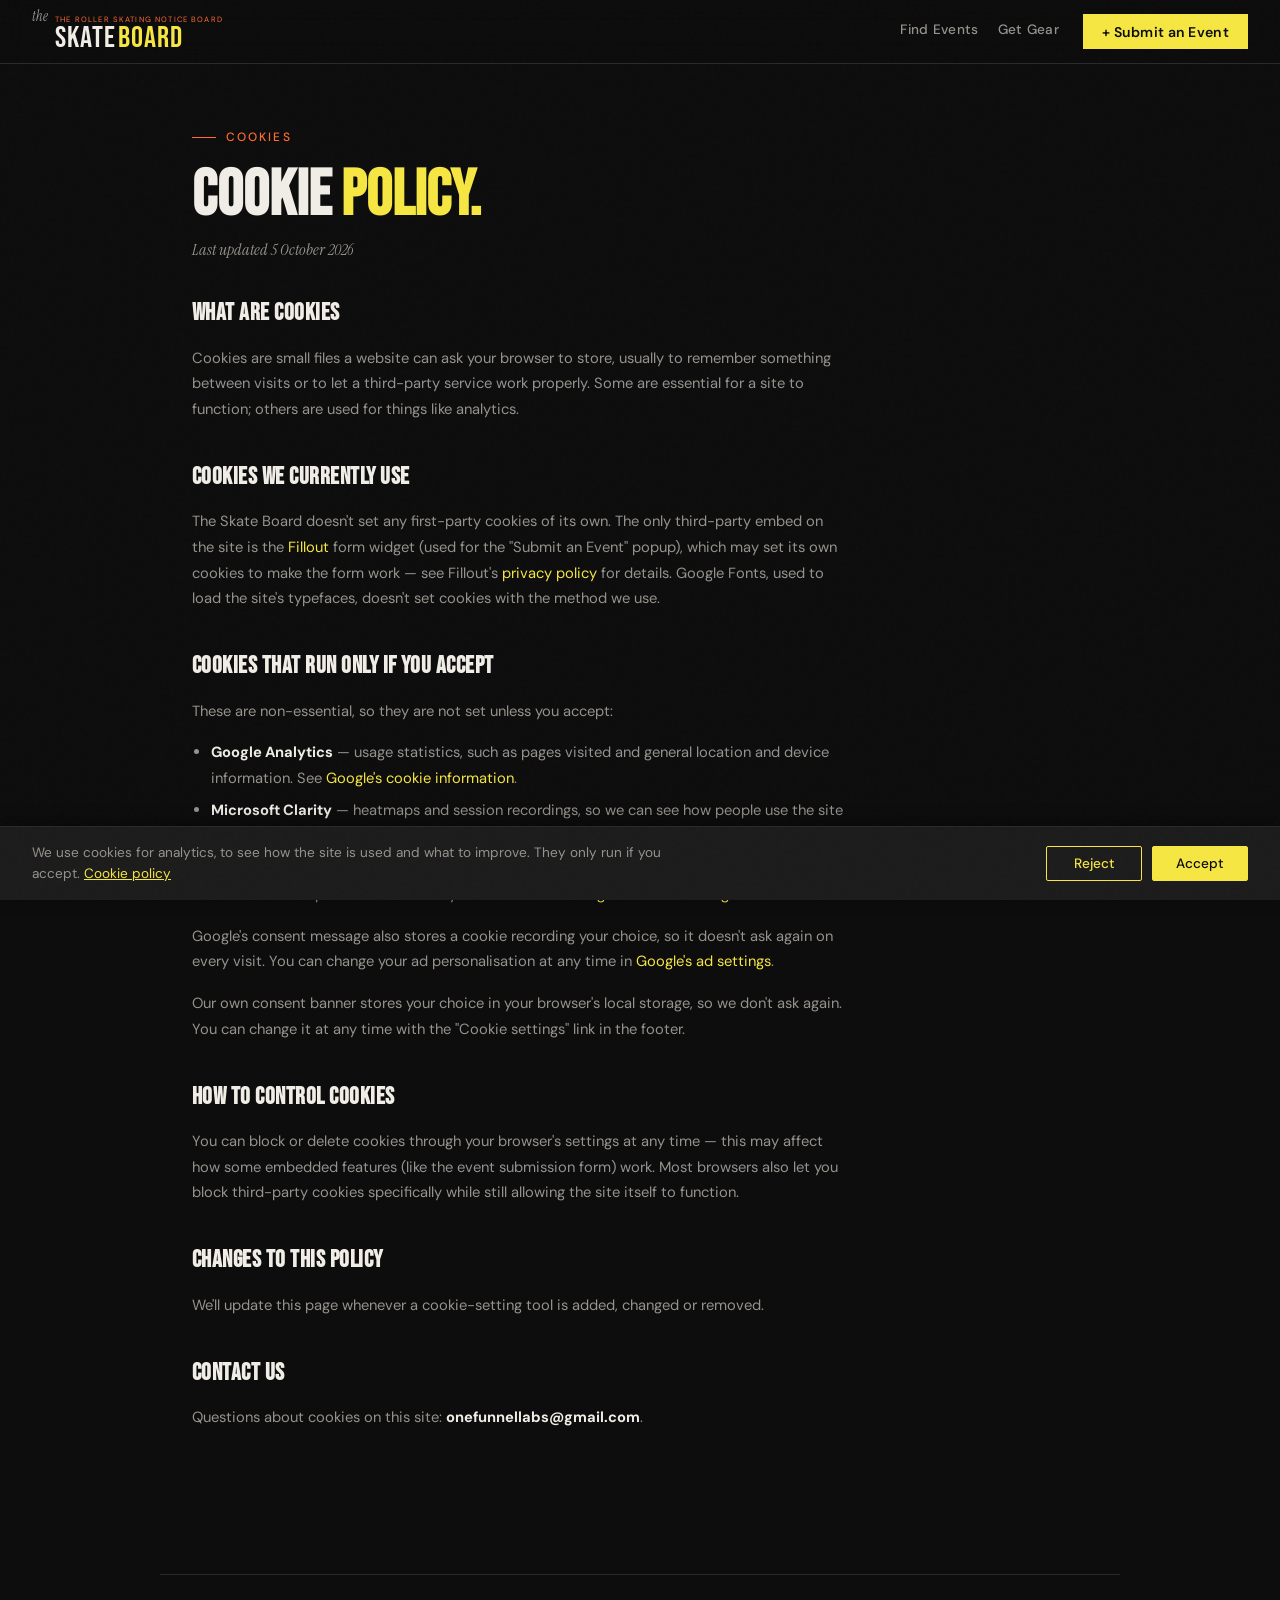
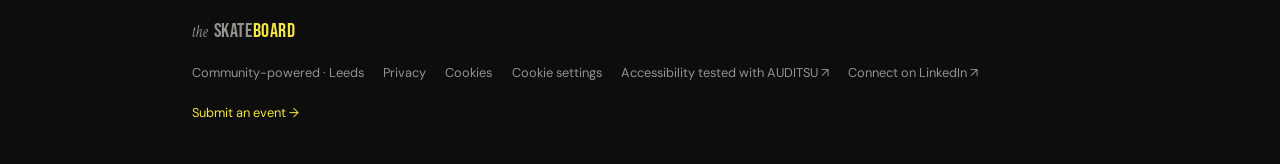
==== commit fa8c01d7: "Update privacy and cookie policies for AdSense and live analytics Analytics and ads are no longer pl" ====
--- a/cookies.html
+++ b/cookies.html
@@ -4,7 +4,7 @@
   <meta charset="UTF-8">
   <meta name="viewport" content="width=device-width, initial-scale=1.0">
   <title>Cookie Policy — The Skate Board</title>
-  <meta name="description" content="What cookies The Skate Board uses today, and what's planned as analytics and heatmap tracking are added.">
+  <meta name="description" content="Which cookies The Skate Board uses, what each is for, and how to control them.">
   <link rel="canonical" href="https://theskateboard.co.uk/cookies.html">
 
   <link rel="icon" href="favicon.svg" type="image/svg+xml">
@@ -69,7 +69,7 @@
 <section class="legal-hero">
   <p class="hero-eyebrow">COOKIES</p>
   <h1 class="legal-title">Cookie <em>Policy.</em></h1>
-  <p class="legal-updated">Last updated 25 August 2026</p>
+  <p class="legal-updated">Last updated 5 October 2026</p>
 </section>
 
 <section class="legal-content">
@@ -79,19 +79,21 @@
   <h2>Cookies we currently use</h2>
   <p>The Skate Board doesn't set any first-party cookies of its own. The only third-party embed on the site is the <a href="https://www.fillout.com/" target="_blank" rel="noopener">Fillout</a> form widget (used for the "Submit an Event" popup), which may set its own cookies to make the form work — see Fillout's <a href="https://www.fillout.com/privacy" target="_blank" rel="noopener">privacy policy</a> for details. Google Fonts, used to load the site's typefaces, doesn't set cookies with the method we use.</p>
 
-  <h2>Cookies we plan to add</h2>
-  <p>We're planning to add two tools to understand how the site is used and improve it:</p>
+  <h2>Cookies that run only if you accept</h2>
+  <p>These are non-essential, so they are not set unless you accept:</p>
   <ul>
-    <li><strong>Google Analytics</strong> — usage statistics (pages visited, general location and device info).</li>
-    <li><strong>Microsoft Clarity</strong> — heatmaps and session recordings, so we can see how people actually use the site and fix anything confusing.</li>
+    <li><strong>Google Analytics</strong> — usage statistics, such as pages visited and general location and device information. See <a href="https://policies.google.com/technologies/cookies" target="_blank" rel="noopener">Google's cookie information</a>.</li>
+    <li><strong>Microsoft Clarity</strong> — heatmaps and session recordings, so we can see how people use the site and fix anything confusing. See <a href="https://privacy.microsoft.com/privacystatement" target="_blank" rel="noopener">Microsoft's privacy statement</a>.</li>
+    <li><strong>Google AdSense</strong> — advertising cookies that show ads and measure how they perform. These can be used to personalise the ads you see. See <a href="https://policies.google.com/technologies/ads" target="_blank" rel="noopener">how Google uses advertising cookies</a>.</li>
   </ul>
-  <p>Both set non-essential cookies, so neither will run unless you accept. A consent banner is shown on your first visit. Your choice is stored in your browser's local storage so we don't ask again, and you can change it at any time with the "Cookie settings" link in the footer. Once these tools go live, this page will list the specific cookies each one sets.</p>
+  <p>Google's consent message also stores a cookie recording your choice, so it doesn't ask again on every visit. You can change your ad personalisation at any time in <a href="https://adssettings.google.com" target="_blank" rel="noopener">Google's ad settings</a>.</p>
+  <p>Our own consent banner stores your choice in your browser's local storage, so we don't ask again. You can change it at any time with the "Cookie settings" link in the footer.</p>
 
   <h2>How to control cookies</h2>
   <p>You can block or delete cookies through your browser's settings at any time — this may affect how some embedded features (like the event submission form) work. Most browsers also let you block third-party cookies specifically while still allowing the site itself to function.</p>
 
   <h2>Changes to this policy</h2>
-  <p>We'll update this page as soon as any new cookie-setting tool goes live on the site.</p>
+  <p>We'll update this page whenever a cookie-setting tool is added, changed or removed.</p>
 
   <h2>Contact us</h2>
   <p>Questions about cookies on this site: <a href="mailto:onefunnellabs@gmail.com"><strong>onefunnellabs@gmail.com</strong></a>.</p>
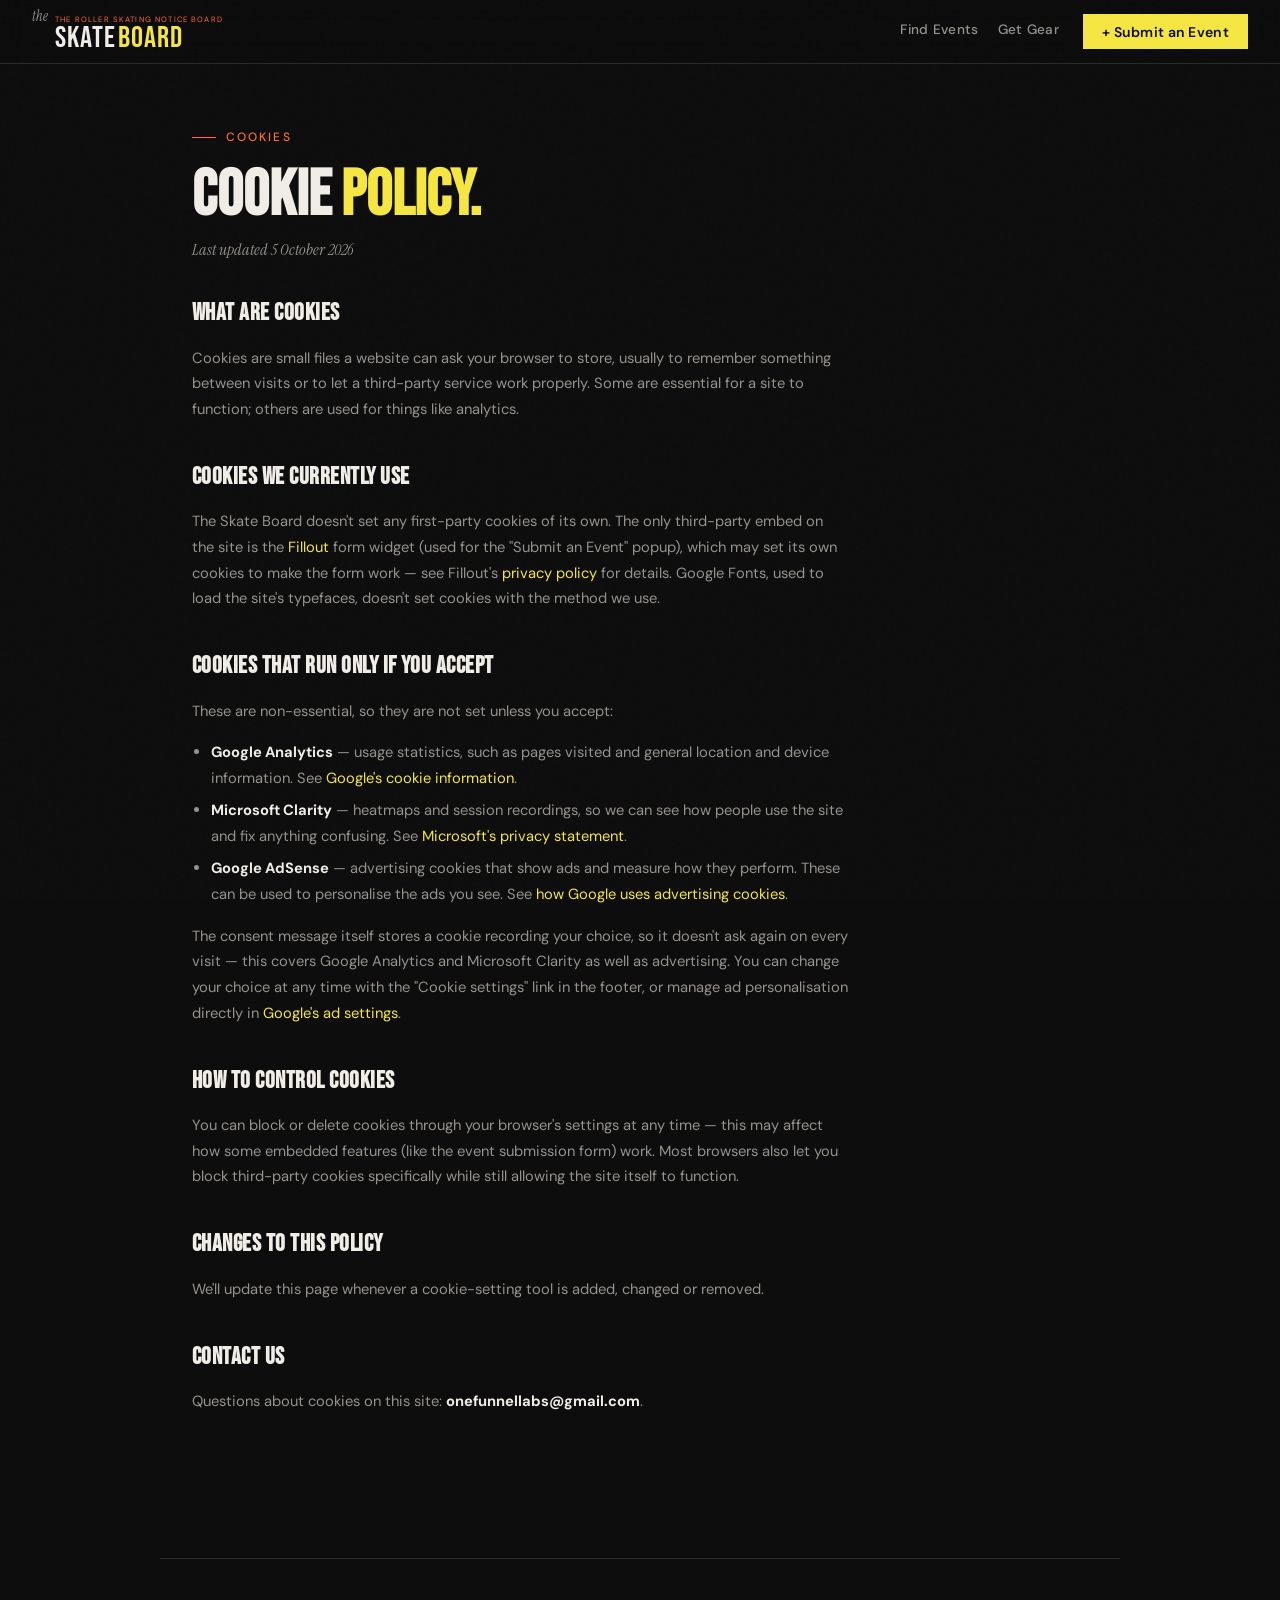
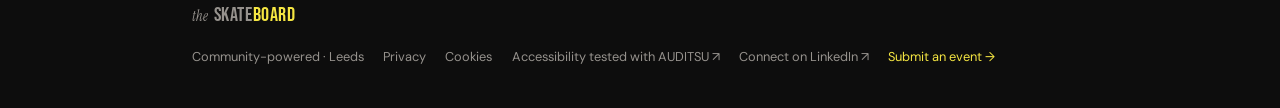
==== commit 612ad20b: "Replace custom consent banner with Google's AdSense consent message Sharah picked Google's three-cho" ====
--- a/cookies.html
+++ b/cookies.html
@@ -3,6 +3,28 @@
 <head>
   <meta charset="UTF-8">
   <meta name="viewport" content="width=device-width, initial-scale=1.0">
+  <!-- Consent Mode defaults — must be set before any Google tag loads.
+       Google's own consent message (AdSense > Privacy & messaging) updates
+       these once the visitor responds; see consent.js for Microsoft Clarity,
+       which isn't a Google product and doesn't see this automatically. -->
+  <script>
+    window.dataLayer = window.dataLayer || [];
+    function gtag(){dataLayer.push(arguments);}
+    gtag('consent', 'default', {
+      'ad_storage': 'denied',
+      'ad_user_data': 'denied',
+      'ad_personalization': 'denied',
+      'analytics_storage': 'denied'
+    });
+  </script>
+  <!-- Google AdSense — also triggers the configured consent message -->
+  <script async src="https://pagead2.googlesyndication.com/pagead/js/adsbygoogle.js?client=ca-pub-9092493215791248" crossorigin="anonymous"></script>
+  <!-- Google Analytics -->
+  <script async src="https://www.googletagmanager.com/gtag/js?id=G-58JVDY3B9N"></script>
+  <script>
+    gtag('js', new Date());
+    gtag('config', 'G-58JVDY3B9N');
+  </script>
   <title>Cookie Policy — The Skate Board</title>
   <meta name="description" content="Which cookies The Skate Board uses, what each is for, and how to control them.">
   <link rel="canonical" href="https://theskateboard.co.uk/cookies.html">
@@ -86,8 +108,7 @@
     <li><strong>Microsoft Clarity</strong> — heatmaps and session recordings, so we can see how people use the site and fix anything confusing. See <a href="https://privacy.microsoft.com/privacystatement" target="_blank" rel="noopener">Microsoft's privacy statement</a>.</li>
     <li><strong>Google AdSense</strong> — advertising cookies that show ads and measure how they perform. These can be used to personalise the ads you see. See <a href="https://policies.google.com/technologies/ads" target="_blank" rel="noopener">how Google uses advertising cookies</a>.</li>
   </ul>
-  <p>Google's consent message also stores a cookie recording your choice, so it doesn't ask again on every visit. You can change your ad personalisation at any time in <a href="https://adssettings.google.com" target="_blank" rel="noopener">Google's ad settings</a>.</p>
-  <p>Our own consent banner stores your choice in your browser's local storage, so we don't ask again. You can change it at any time with the "Cookie settings" link in the footer.</p>
+  <p>The consent message itself stores a cookie recording your choice, so it doesn't ask again on every visit — this covers Google Analytics and Microsoft Clarity as well as advertising. You can change your choice at any time with the "Cookie settings" link in the footer, or manage ad personalisation directly in <a href="https://adssettings.google.com" target="_blank" rel="noopener">Google's ad settings</a>.</p>
 
   <h2>How to control cookies</h2>
   <p>You can block or delete cookies through your browser's settings at any time — this may affect how some embedded features (like the event submission form) work. Most browsers also let you block third-party cookies specifically while still allowing the site itself to function.</p>
@@ -109,7 +130,7 @@
     <span>Community-powered · Leeds</span>
     <a href="privacy.html" class="footer-link">Privacy</a>
     <a href="cookies.html" class="footer-link">Cookies</a>
-    <button type="button" class="footer-link footer-btn" onclick="openCookieSettings()">Cookie settings</button>
+    <a href="javascript:window.googlefc.showRevocationMessage();" class="footer-link cookie-settings-link" style="display:none;">Cookie settings</a>
     <a href="https://auditsu.com/" target="_blank" rel="noopener" class="footer-link">Accessibility tested with AUDITSU ↗</a>
     <a href="https://www.linkedin.com/in/sharahc/" target="_blank" rel="noopener" class="footer-link">Connect on LinkedIn ↗</a>
     <span class="fillout-trigger" onclick="openFillout()">Submit an event →</span>
--- a/styles.css
+++ b/styles.css
@@ -1066,74 +1066,7 @@
 
 .legal-content strong { color: var(--text); }
 
-/* ── Cookie consent banner ── */
-.cookie-banner {
-  position: fixed;
-  left: 0;
-  right: 0;
-  bottom: 0;
-  z-index: 95;
-  background: var(--card);
-  border-top: 1px solid var(--border);
-  padding: 1rem 2rem;
-  display: flex;
-  align-items: center;
-  justify-content: space-between;
-  gap: 1.2rem;
-  flex-wrap: wrap;
-  box-shadow: 0 -4px 16px rgba(0,0,0,0.4);
-}
-
-.cookie-banner[hidden] { display: none; }
-
-.cookie-banner-text {
-  color: var(--muted);
-  font-size: 0.85rem;
-  line-height: 1.5;
-  max-width: 640px;
-}
-
-.cookie-banner-text a { color: var(--accent); }
-
-.cookie-banner-actions {
-  display: flex;
-  gap: 0.6rem;
-  flex-shrink: 0;
-}
-
-.cookie-btn {
-  font-family: 'DM Sans', sans-serif;
-  font-size: 0.85rem;
-  font-weight: 500;
-  padding: 0.5rem 1.1rem;
-  border-radius: 2px;
-  cursor: pointer;
-  border: 1px solid var(--accent);
-  min-width: 96px;
-}
-
-.cookie-btn-accept {
-  background: var(--accent);
-  color: var(--bg);
-}
-
-.cookie-btn-reject {
-  background: transparent;
-  color: var(--accent);
-}
-
-.cookie-btn:hover { opacity: 0.85; }
-
-.cookie-btn:focus-visible {
-  outline: 2px solid var(--accent2);
-  outline-offset: 2px;
-}
-
-/* Footer "Cookie settings" button: looks like the other footer links */
-.footer-btn {
-  background: none;
-  border: 0;
-  padding: 0;
-  font: inherit;
-  cursor: pointer;
-}
+/* Ad/analytics/Clarity consent is now handled by Google's own consent
+   message (AdSense > Privacy & messaging) — see consent.js and the
+   gtag/AdSense tags in each page's <head>. The custom banner this site
+   used before that lived here; removed along with it. */
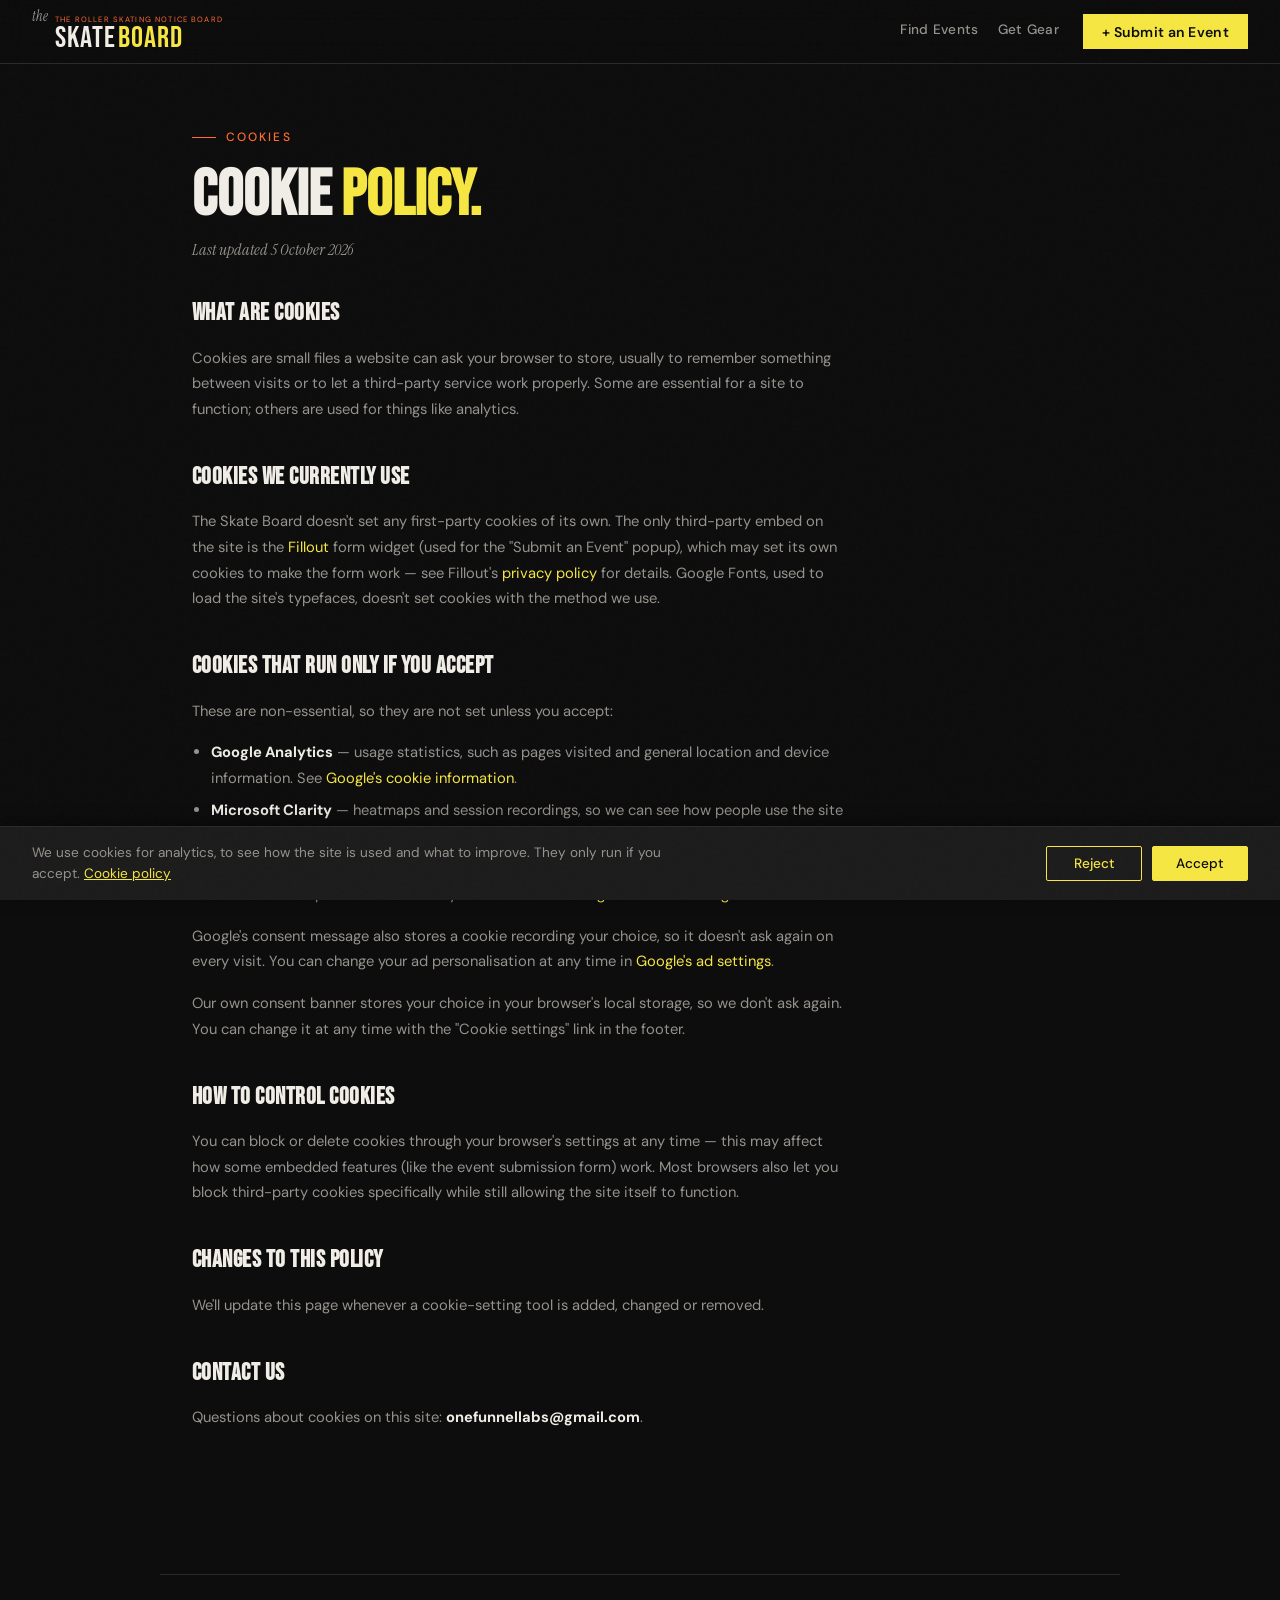
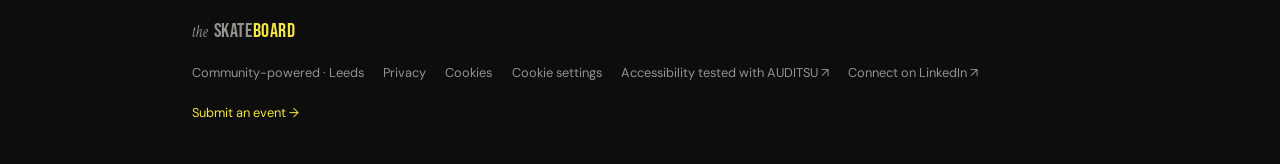
==== commit 925363d5: "Revert "Replace custom consent banner with Google's AdSense consent message (#385)" This reverts com" ====
--- a/cookies.html
+++ b/cookies.html
@@ -3,28 +3,6 @@
 <head>
   <meta charset="UTF-8">
   <meta name="viewport" content="width=device-width, initial-scale=1.0">
-  <!-- Consent Mode defaults — must be set before any Google tag loads.
-       Google's own consent message (AdSense > Privacy & messaging) updates
-       these once the visitor responds; see consent.js for Microsoft Clarity,
-       which isn't a Google product and doesn't see this automatically. -->
-  <script>
-    window.dataLayer = window.dataLayer || [];
-    function gtag(){dataLayer.push(arguments);}
-    gtag('consent', 'default', {
-      'ad_storage': 'denied',
-      'ad_user_data': 'denied',
-      'ad_personalization': 'denied',
-      'analytics_storage': 'denied'
-    });
-  </script>
-  <!-- Google AdSense — also triggers the configured consent message -->
-  <script async src="https://pagead2.googlesyndication.com/pagead/js/adsbygoogle.js?client=ca-pub-9092493215791248" crossorigin="anonymous"></script>
-  <!-- Google Analytics -->
-  <script async src="https://www.googletagmanager.com/gtag/js?id=G-58JVDY3B9N"></script>
-  <script>
-    gtag('js', new Date());
-    gtag('config', 'G-58JVDY3B9N');
-  </script>
   <title>Cookie Policy — The Skate Board</title>
   <meta name="description" content="Which cookies The Skate Board uses, what each is for, and how to control them.">
   <link rel="canonical" href="https://theskateboard.co.uk/cookies.html">
@@ -108,7 +86,8 @@
     <li><strong>Microsoft Clarity</strong> — heatmaps and session recordings, so we can see how people use the site and fix anything confusing. See <a href="https://privacy.microsoft.com/privacystatement" target="_blank" rel="noopener">Microsoft's privacy statement</a>.</li>
     <li><strong>Google AdSense</strong> — advertising cookies that show ads and measure how they perform. These can be used to personalise the ads you see. See <a href="https://policies.google.com/technologies/ads" target="_blank" rel="noopener">how Google uses advertising cookies</a>.</li>
   </ul>
-  <p>The consent message itself stores a cookie recording your choice, so it doesn't ask again on every visit — this covers Google Analytics and Microsoft Clarity as well as advertising. You can change your choice at any time with the "Cookie settings" link in the footer, or manage ad personalisation directly in <a href="https://adssettings.google.com" target="_blank" rel="noopener">Google's ad settings</a>.</p>
+  <p>Google's consent message also stores a cookie recording your choice, so it doesn't ask again on every visit. You can change your ad personalisation at any time in <a href="https://adssettings.google.com" target="_blank" rel="noopener">Google's ad settings</a>.</p>
+  <p>Our own consent banner stores your choice in your browser's local storage, so we don't ask again. You can change it at any time with the "Cookie settings" link in the footer.</p>
 
   <h2>How to control cookies</h2>
   <p>You can block or delete cookies through your browser's settings at any time — this may affect how some embedded features (like the event submission form) work. Most browsers also let you block third-party cookies specifically while still allowing the site itself to function.</p>
@@ -130,7 +109,7 @@
     <span>Community-powered · Leeds</span>
     <a href="privacy.html" class="footer-link">Privacy</a>
     <a href="cookies.html" class="footer-link">Cookies</a>
-    <a href="javascript:window.googlefc.showRevocationMessage();" class="footer-link cookie-settings-link" style="display:none;">Cookie settings</a>
+    <button type="button" class="footer-link footer-btn" onclick="openCookieSettings()">Cookie settings</button>
     <a href="https://auditsu.com/" target="_blank" rel="noopener" class="footer-link">Accessibility tested with AUDITSU ↗</a>
     <a href="https://www.linkedin.com/in/sharahc/" target="_blank" rel="noopener" class="footer-link">Connect on LinkedIn ↗</a>
     <span class="fillout-trigger" onclick="openFillout()">Submit an event →</span>
--- a/styles.css
+++ b/styles.css
@@ -1066,7 +1066,74 @@
 
 .legal-content strong { color: var(--text); }
 
-/* Ad/analytics/Clarity consent is now handled by Google's own consent
-   message (AdSense > Privacy & messaging) — see consent.js and the
-   gtag/AdSense tags in each page's <head>. The custom banner this site
-   used before that lived here; removed along with it. */
+/* ── Cookie consent banner ── */
+.cookie-banner {
+  position: fixed;
+  left: 0;
+  right: 0;
+  bottom: 0;
+  z-index: 95;
+  background: var(--card);
+  border-top: 1px solid var(--border);
+  padding: 1rem 2rem;
+  display: flex;
+  align-items: center;
+  justify-content: space-between;
+  gap: 1.2rem;
+  flex-wrap: wrap;
+  box-shadow: 0 -4px 16px rgba(0,0,0,0.4);
+}
+
+.cookie-banner[hidden] { display: none; }
+
+.cookie-banner-text {
+  color: var(--muted);
+  font-size: 0.85rem;
+  line-height: 1.5;
+  max-width: 640px;
+}
+
+.cookie-banner-text a { color: var(--accent); }
+
+.cookie-banner-actions {
+  display: flex;
+  gap: 0.6rem;
+  flex-shrink: 0;
+}
+
+.cookie-btn {
+  font-family: 'DM Sans', sans-serif;
+  font-size: 0.85rem;
+  font-weight: 500;
+  padding: 0.5rem 1.1rem;
+  border-radius: 2px;
+  cursor: pointer;
+  border: 1px solid var(--accent);
+  min-width: 96px;
+}
+
+.cookie-btn-accept {
+  background: var(--accent);
+  color: var(--bg);
+}
+
+.cookie-btn-reject {
+  background: transparent;
+  color: var(--accent);
+}
+
+.cookie-btn:hover { opacity: 0.85; }
+
+.cookie-btn:focus-visible {
+  outline: 2px solid var(--accent2);
+  outline-offset: 2px;
+}
+
+/* Footer "Cookie settings" button: looks like the other footer links */
+.footer-btn {
+  background: none;
+  border: 0;
+  padding: 0;
+  font: inherit;
+  cursor: pointer;
+}
